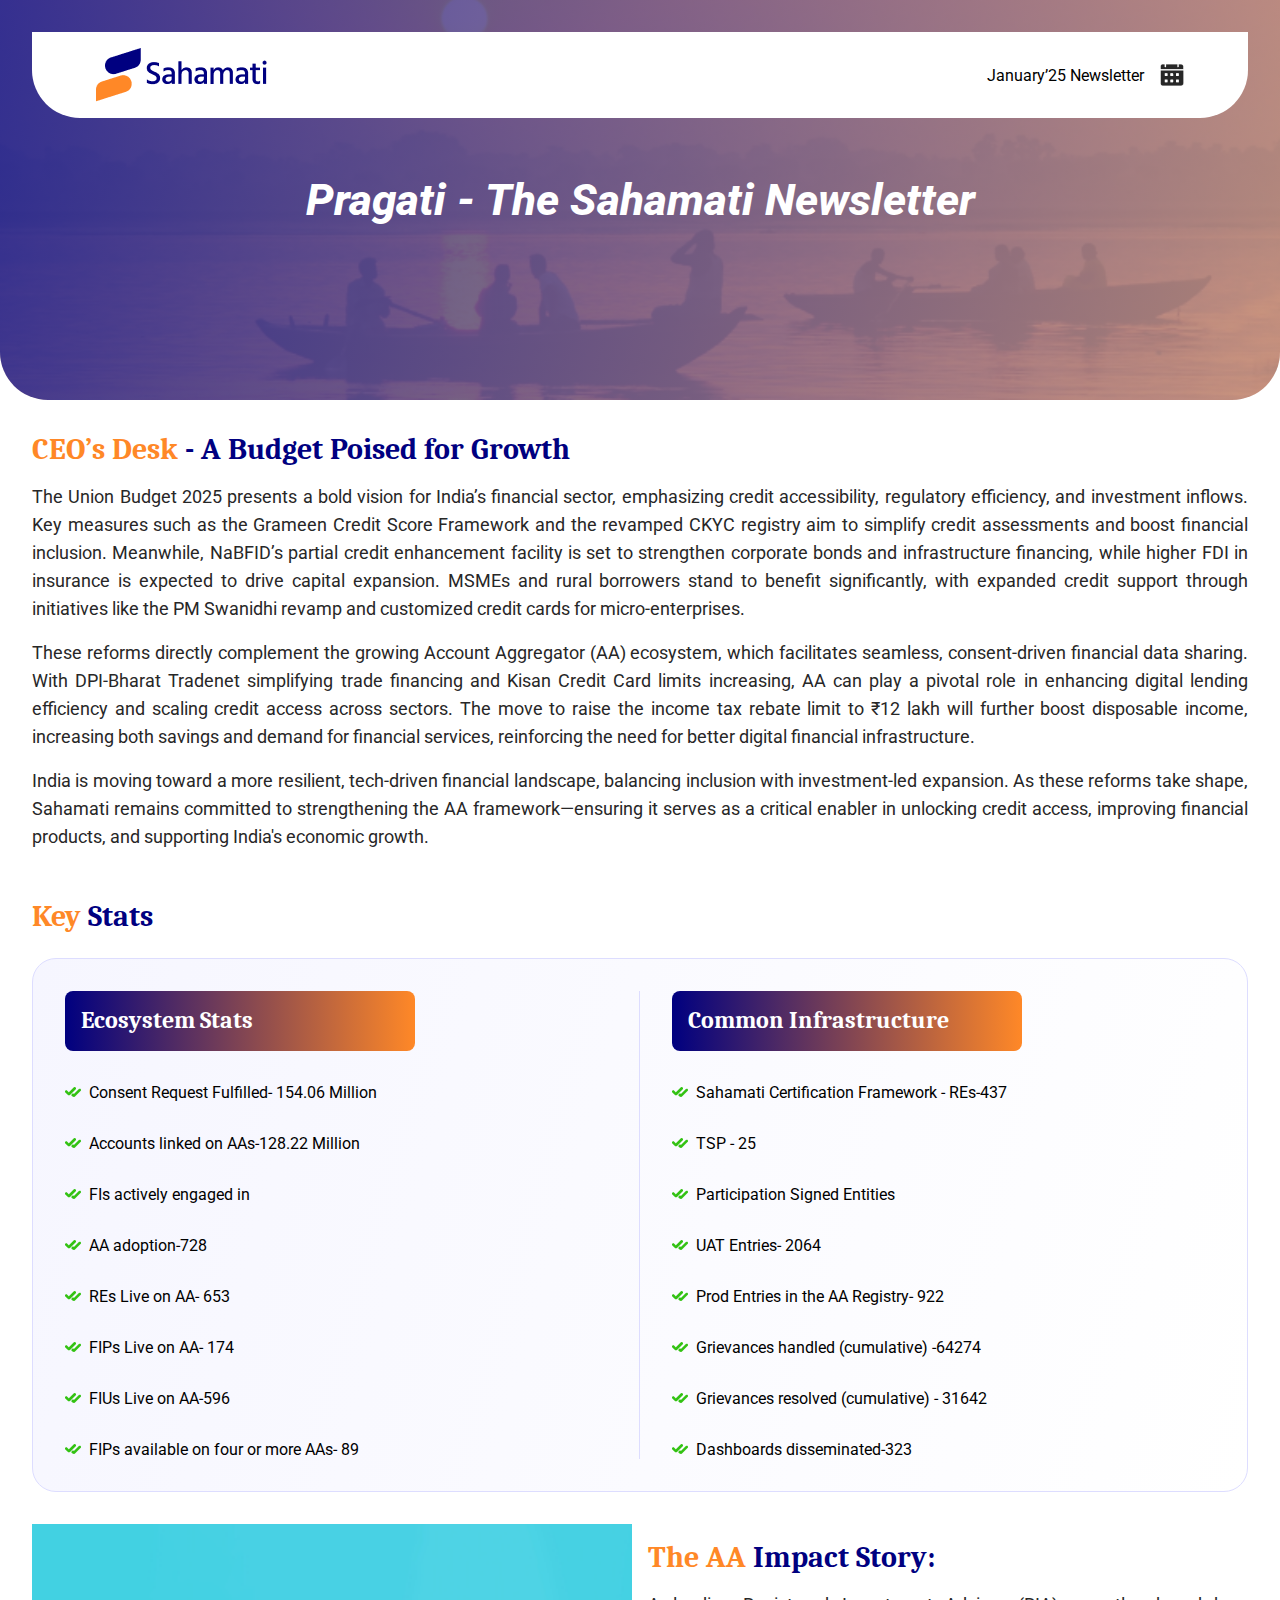
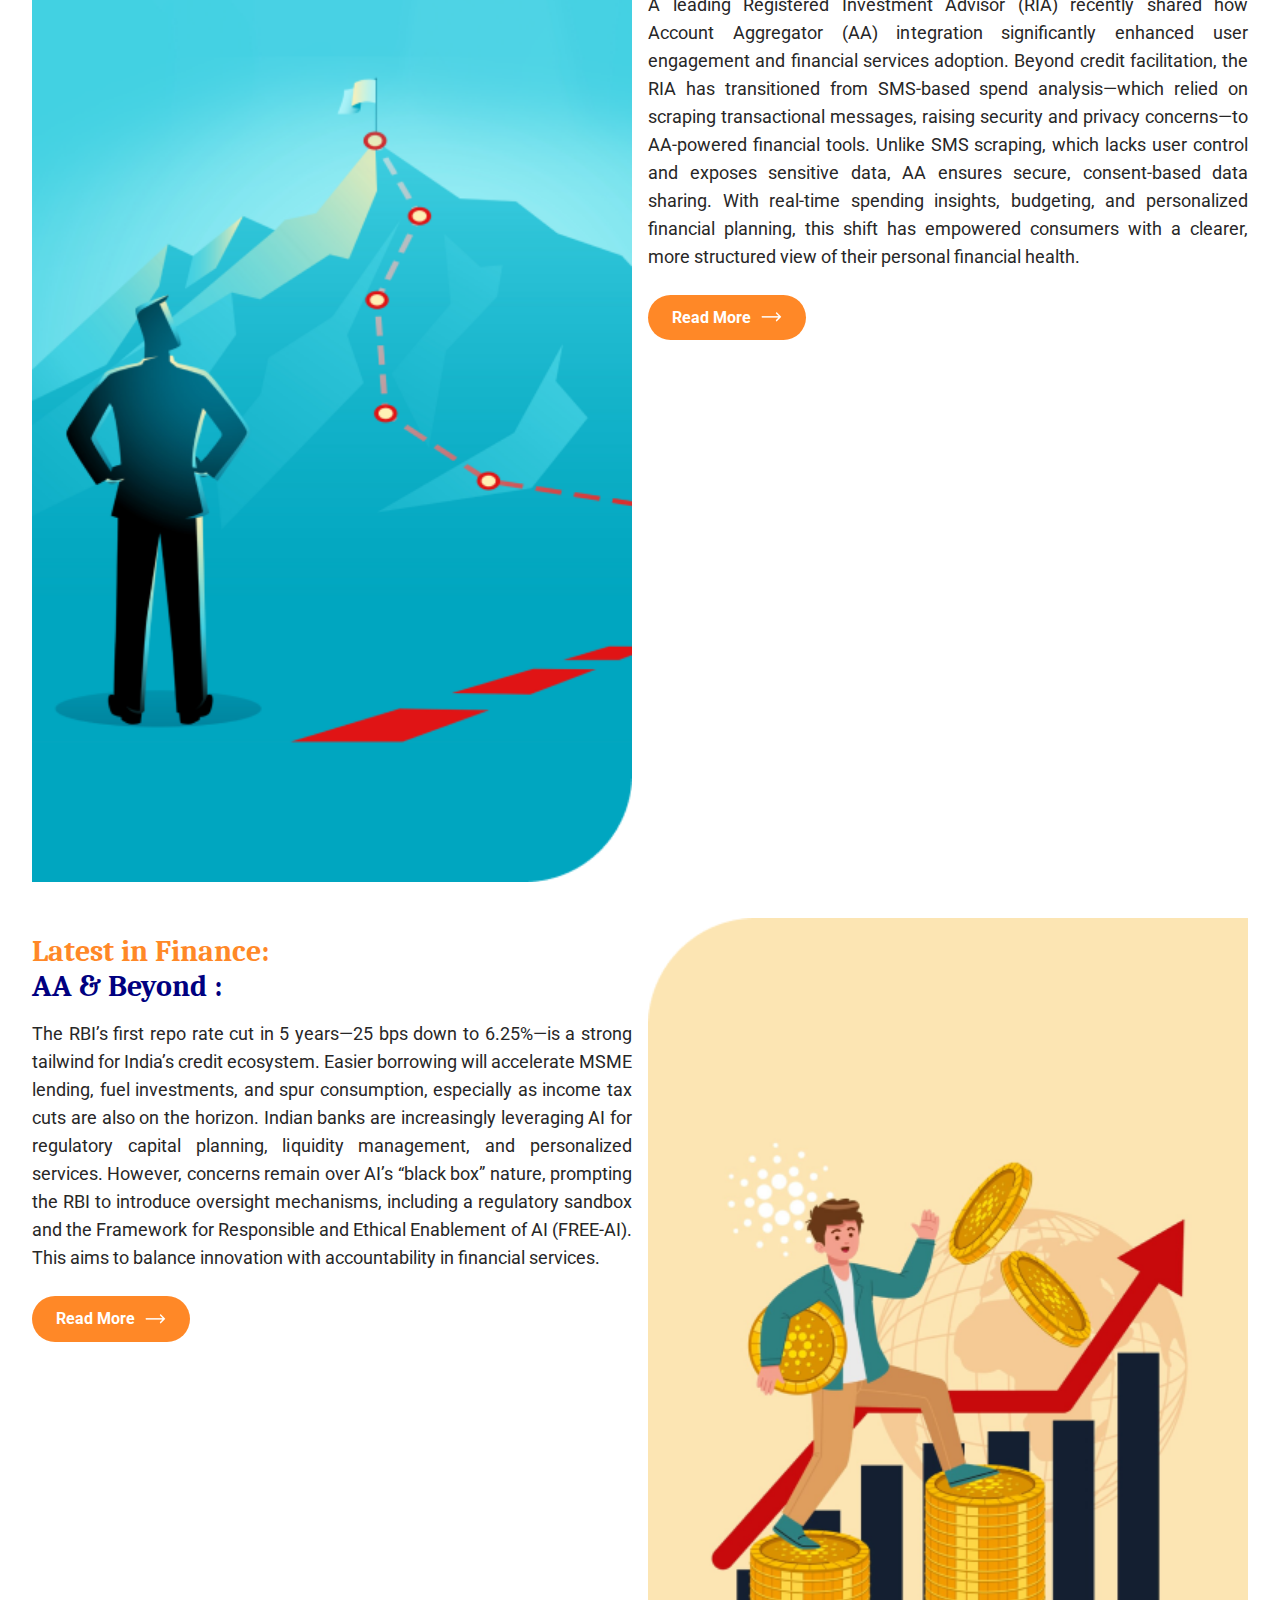
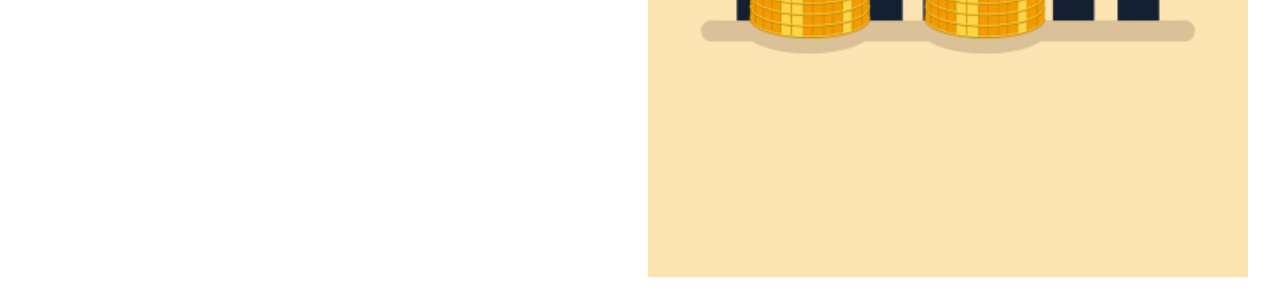
==== index.html @ 502f7eb6 "code added" ====
<!DOCTYPE html>
<html lang="en">

<head>
    <meta charset="UTF-8">
    <meta name="viewport" content="width=device-width, initial-scale=1.0">
    <title>Pragati - The Sahamati Newsletter</title>
    <link rel="stylesheet" href="style.css">
</head>

<body>
    <main>
        <header class="navbar">
            <nav class="nav">
                <div class="nav-item">
                    <img src="./img/logo.png" alt="logo">
                    <div class="nav-date">
                        <p>January’25 Newsletter <img src="./img/calender.png" alt="Newsletter"></p>
                    </div>
                </div>
            </nav>
            <h3 class="heading">Pragati - The Sahamati Newsletter</h3>

        </header>

        <section class="content">
            <div class="content-item">
                <h2><span class="mark">CEO’s Desk</span> - A Budget Poised for Growth</h2>
                <p>The Union Budget 2025 presents a bold vision for India’s financial sector, emphasizing credit
                    accessibility, regulatory efficiency, and investment inflows. Key measures such as the Grameen
                    Credit Score Framework and the revamped CKYC registry aim to simplify credit assessments and boost
                    financial inclusion. Meanwhile, NaBFID’s partial credit enhancement facility is set to strengthen
                    corporate bonds and infrastructure financing, while higher FDI in insurance is expected to drive
                    capital expansion. MSMEs and rural borrowers stand to benefit significantly, with expanded credit
                    support through initiatives like the PM Swanidhi revamp and customized credit cards for
                    micro-enterprises.</p>
                <p>These reforms directly complement the growing Account Aggregator (AA) ecosystem, which facilitates
                    seamless, consent-driven financial data sharing. With DPI-Bharat Tradenet simplifying trade
                    financing and Kisan Credit Card limits increasing, AA can play a pivotal role in enhancing digital
                    lending efficiency and scaling credit access across sectors. The move to raise the income tax rebate
                    limit to ₹12 lakh will further boost disposable income, increasing both savings and demand for
                    financial services, reinforcing the need for better digital financial infrastructure.</p>
                <p>India is moving toward a more resilient, tech-driven financial landscape, balancing inclusion with
                    investment-led expansion. As these reforms take shape, Sahamati remains committed to strengthening
                    the AA framework—ensuring it serves as a critical enabler in unlocking credit access, improving
                    financial products, and supporting India's economic growth.</p>
            </div>
            <div class="content-item">
                <h2><span class="mark">Key</span> Stats</h2>
                <div class="row">
                    <div class="col-6 border">
                        <div class="grident-heading">
                            <h4>Ecosystem Stats</h4>
                        </div>
                        <ul>
                            <li>Consent Request Fulfilled- 154.06 Million</li>
                            <li>Accounts linked on AAs-128.22 Million</li>
                            <li>FIs actively engaged in </li>
                            <li>AA adoption-728</li>
                            <li>REs Live on AA- 653</li>
                            <li>FIPs Live on AA- 174</li>
                            <li>FIUs Live on AA-596</li>
                            <li>FIPs available on four or more AAs- 89</li>
                        </ul>
                    </div>

                    <div class="col-6 pad">
                        <div class="grident-heading">
                            <h4>Common Infrastructure</h4>
                        </div>
                        <ul>
                            <li>Sahamati Certification Framework - REs-437</li>
                            <li>TSP - 25</li>
                            <li>Participation Signed Entities</li>
                            <li>UAT Entries- 2064</li>
                            <li>Prod Entries in the AA Registry- 922</li>
                            <li>Grievances handled (cumulative) -64274</li>
                            <li>Grievances resolved (cumulative) - 31642</li>
                            <li>Dashboards disseminated-323</li>
                        </ul>
                    </div>
                </div>

            </div>

            <div class="content-item impact-section">
                <div class="left">
                    <img src="./img/impact-story.png" alt="">
                </div>
                <div class="right">
                    <h2><span class="mark">The AA</span> Impact Story:</h2>
                    <p>A leading Registered Investment Advisor (RIA) recently shared how Account Aggregator (AA)
                        integration significantly enhanced user engagement and financial services adoption. Beyond
                        credit facilitation, the RIA has transitioned from SMS-based spend analysis—which relied on
                        scraping transactional messages, raising security and privacy concerns—to AA-powered financial
                        tools. Unlike SMS scraping, which lacks user control and exposes sensitive data, AA ensures
                        secure, consent-based data sharing. With real-time spending insights, budgeting, and
                        personalized financial planning, this shift has empowered consumers with a clearer, more
                        structured view of their personal financial health.
                    </p>
                    <button class="btn">Read More <img src="./img/arrow-btn.png" alt="arrow-btn"></button>
                </div>
            </div>
            <div class="content-item impact-section">
                <div class="right">
                    <h2><span class="mark">Latest in Finance:</span> <br> AA & Beyond :</h2>
                    <p>The RBI’s first repo rate cut in 5 years—25 bps down to 6.25%—is a strong tailwind for India’s
                        credit ecosystem. Easier borrowing will accelerate MSME lending, fuel investments, and spur
                        consumption, especially as income tax cuts are also on the horizon.
                        Indian banks are increasingly leveraging AI for regulatory capital planning, liquidity
                        management, and personalized services. However, concerns remain over AI’s “black box” nature,
                        prompting the RBI to introduce oversight mechanisms, including a regulatory sandbox and the
                        Framework for Responsible and Ethical Enablement of AI (FREE-AI). This aims to balance
                        innovation with accountability in financial services.
                    </p>
                    <button class="btn">Read More <img src="./img/arrow-btn.png" alt="arrow-btn"></button>
                </div>
                <div class="left">
                    <img src="./img/Finance.png" alt="Finance">
                </div>
            </div>

            <div class=""></div>
        </section>
    </main>

</body>

</html>
---- style.css ----
@import url('https://fonts.googleapis.com/css2?family=Caladea:ital,wght@0,400;0,700;1,400;1,700&family=Roboto:ital,wght@0,100..900;1,100..900&display=swap');
* {
    margin: 0;
    padding: 0;
    box-sizing: border-box;
    font-family: "Roboto", sans-serif;
}
html, body {
    width: 100%;
    height: 100%;
}
main {
    width: 100%;
    height: 100%;
}
.navbar {
    width: 100%;
    height: 400px;
    background-image: url(./img/header-bg.png);
    background-repeat: no-repeat;
    background-position: bottom center;
    background-size: cover;
    border-radius: 0px 0px 48px 48px;
    position: relative;
    text-align: center;
}
.nav {
    width: 100%;
    height: 400px;
    background: linear-gradient(104.88deg, #000080c6 0%, #ff89277a 130.26%);
    padding: 2rem;
    border-radius: 0px 0px 48px 48px;
}
.nav-item {
    width: 100%;
    display: flex;
    align-items: center;
    justify-content: space-between;
    padding-left: 4rem;
    padding-right: 4rem;
    padding-top: 1rem;
    padding-bottom: 1rem;
    background-color: #fff;
    border-radius: 0px 0px 48px 48px;

}
.nav-date p {
    display: flex;
    align-items: center; 
    gap: 1rem;  
}
.navbar h3 {
    width: 100%;
    font-size: 2.75rem;
    font-weight: 800;
    font-style: italic;
    position: absolute;
    top: 50%;
    left: 50%;
    transform: translate(-50%, -50%);
    color: #fff;
}

/* content section */

.content {
    width: 100%;
    height: 100%; 
}
.content .content-item {
    padding: 1rem 2rem;
}
.content .content-item h2 {
    padding-top: 1rem;
    color: #000080;
    font-size: 30px;
    font-weight: 800;
    font-family: "Caladea", serif;
}
.mark {
    color: #FF8827;
    font-size: 30px;
    font-weight: 800;
    font-family: "Caladea", serif;
}

.content .content-item p {
    color: #272727;
    font-size: 18px;
    font-weight: 400;
    text-align: justify;
    padding-top: 1rem;
    line-height: 28px;
    letter-spacing: 0;
}


/* key stats section */

.row {
    width: 100%;
    background: linear-gradient(105.86deg, #F6F6FF 0%, rgba(246, 246, 255, 0) 100%);
    border: 1px solid #DDDDFF;
    border-radius: 24px;
    padding: 2rem;
    margin-top: 1.5rem;
    display: flex;
    align-items: center;
    justify-content: space-between;
    position: relative;
}
.row .col-6 {
    width: 50%;
}
.pad {
    padding-left: 2rem;
}

.border {
    display: block;
    width: 2%;
    height: 100%;
    border-right: 1px solid #DDDDFF;
}
.grident-heading {
    background: linear-gradient(90deg, #000080 0%, #FF8827 100%);
    padding: 1rem 4rem 1rem 1rem;
    border-radius: 8px;
    max-width: 350px;
}
.row .col-6 ul {
    list-style: none;
    margin-top: 2rem;
    display: flex;
    flex-direction: column;
    gap: 2rem;
}
.row .col-6 ul li {
    background: url('./img/list-icon.png') no-repeat left center;
    padding-left: 24px;
    background-size: 16px;
    padding-left: 24px;
}

.grident-heading h4 {
    font-family: "Caladea", serif;
    font-weight: 700;
    font-size: 24px;
    line-height: 27.6px;
    letter-spacing: 0%;
    color: #fff;

}

.impact-section {
    display: flex;
    align-items: flex-start;
    gap: 1rem;
}
.content-item .left,
.content-item .right  {
    width: 50%;
    height: 100%;
}
.content-item .left img {
    width: 100%;
    height: 100%;
}

.content-item .right .btn {
    border-radius: 36px;
    padding: 13.33px 24px;
    background: #FF8827;
    border: none;
    color: #fff;
    margin-top: 1.5rem;
    font-weight: 700;
    display: flex;
    align-items: center;
    justify-content: center;
    gap: 10px;
    font-size: 16px;
}
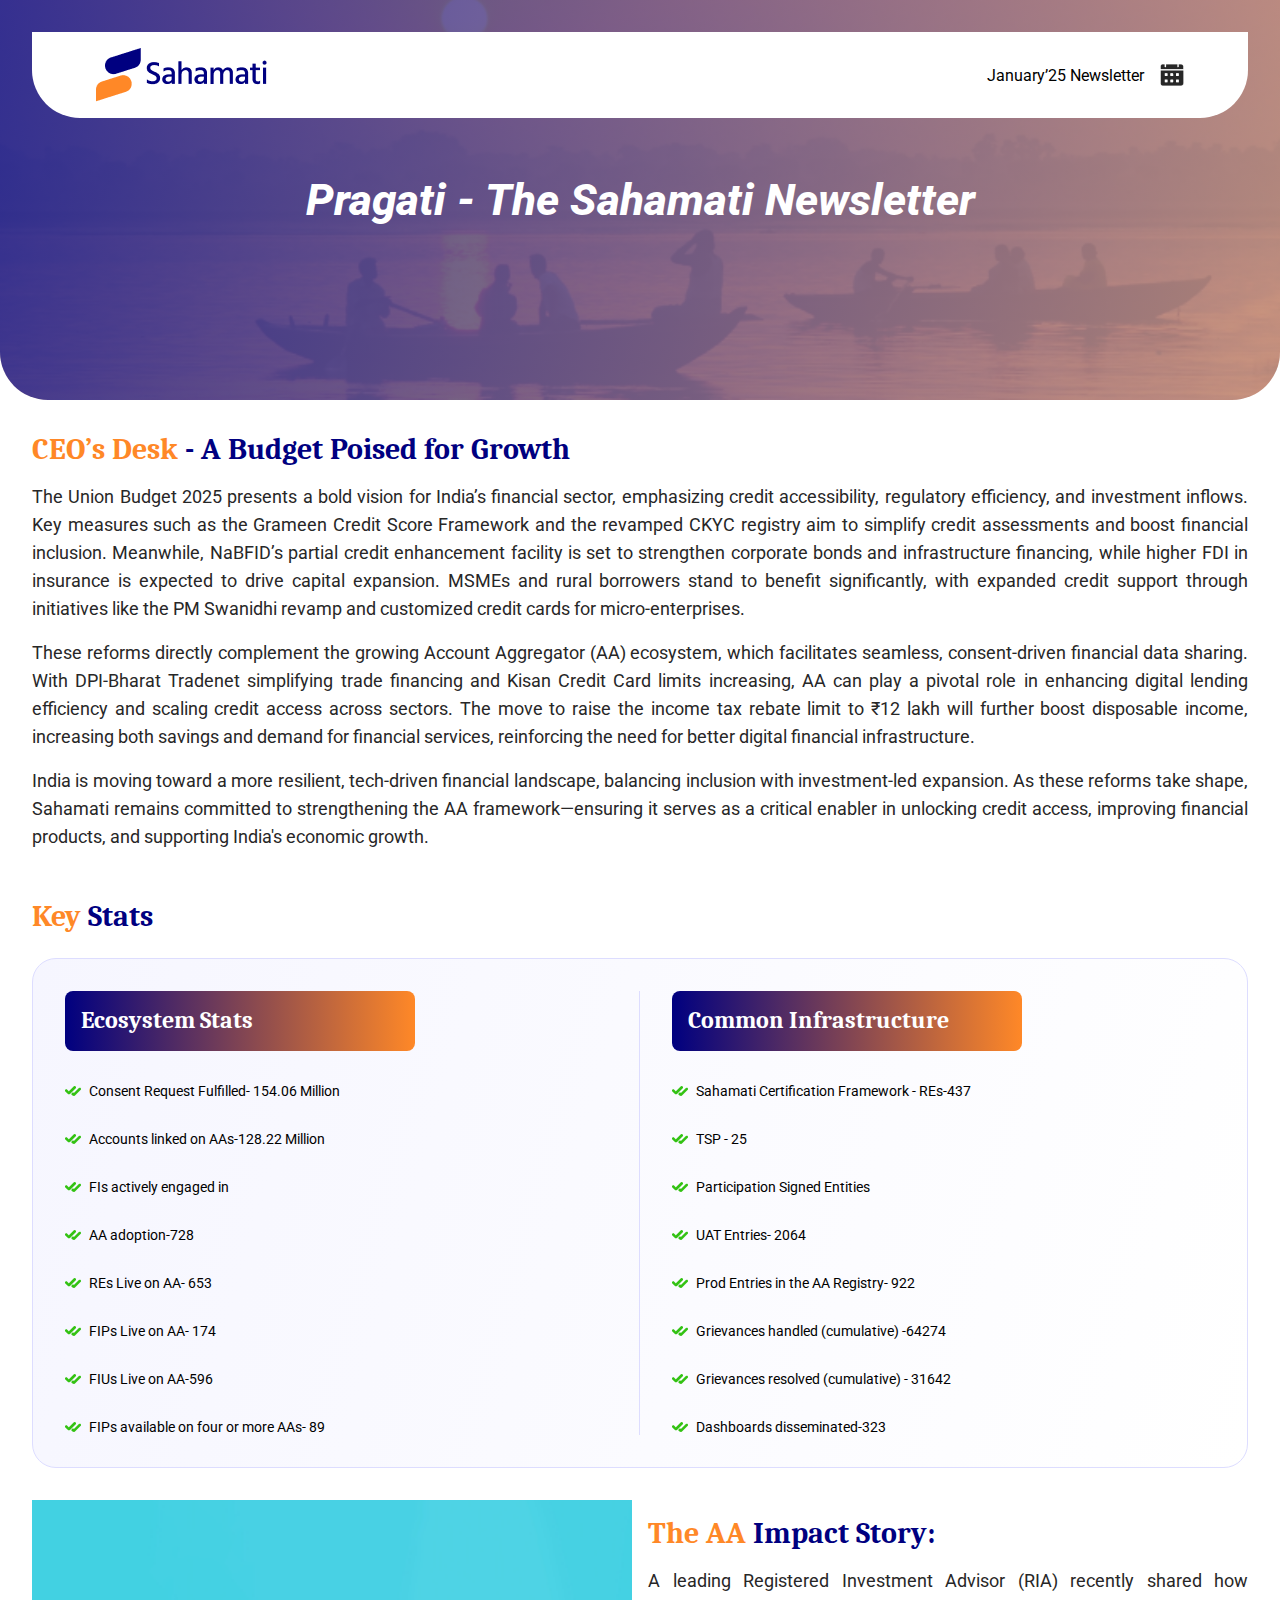
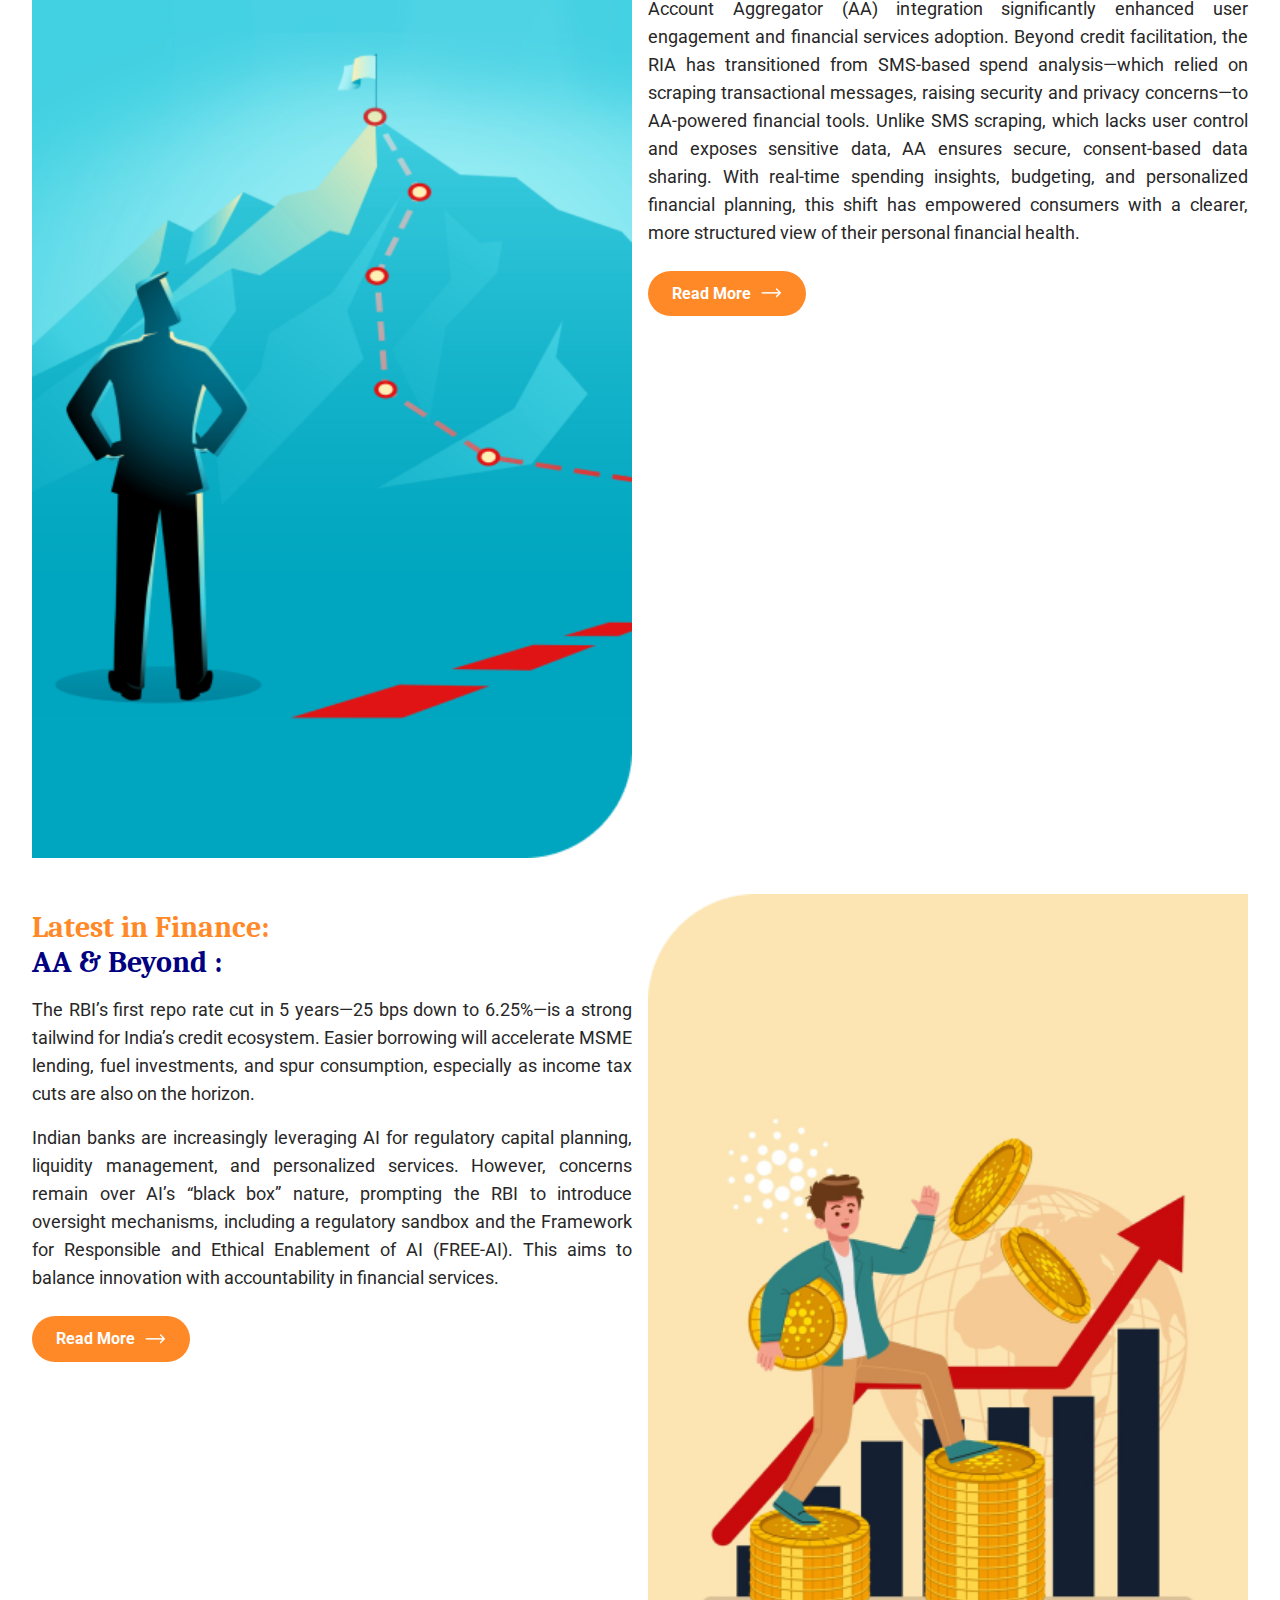
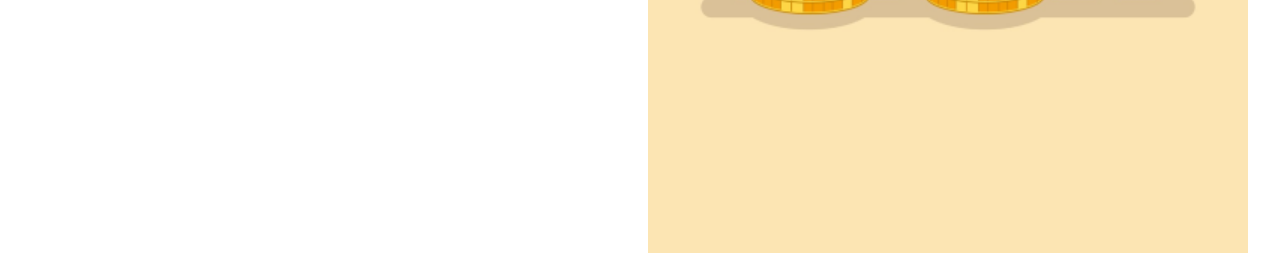
==== commit 12a65b17: "code adde d" ====
--- a/index.html
+++ b/index.html
@@ -106,8 +106,8 @@
                     <h2><span class="mark">Latest in Finance:</span> <br> AA & Beyond :</h2>
                     <p>The RBI’s first repo rate cut in 5 years—25 bps down to 6.25%—is a strong tailwind for India’s
                         credit ecosystem. Easier borrowing will accelerate MSME lending, fuel investments, and spur
-                        consumption, especially as income tax cuts are also on the horizon.
-                        Indian banks are increasingly leveraging AI for regulatory capital planning, liquidity
+                        consumption, especially as income tax cuts are also on the horizon.</p>
+                    <p>Indian banks are increasingly leveraging AI for regulatory capital planning, liquidity
                         management, and personalized services. However, concerns remain over AI’s “black box” nature,
                         prompting the RBI to introduce oversight mechanisms, including a regulatory sandbox and the
                         Framework for Responsible and Ethical Enablement of AI (FREE-AI). This aims to balance
--- a/style.css
+++ b/style.css
@@ -124,7 +124,7 @@
 }
 .grident-heading {
     background: linear-gradient(90deg, #000080 0%, #FF8827 100%);
-    padding: 1rem 4rem 1rem 1rem;
+    padding: 1rem 3rem 1rem 1rem;
     border-radius: 8px;
     max-width: 350px;
 }
@@ -140,6 +140,7 @@
     padding-left: 24px;
     background-size: 16px;
     padding-left: 24px;
+    font-size: 14px;
 }
 
 .grident-heading h4 {
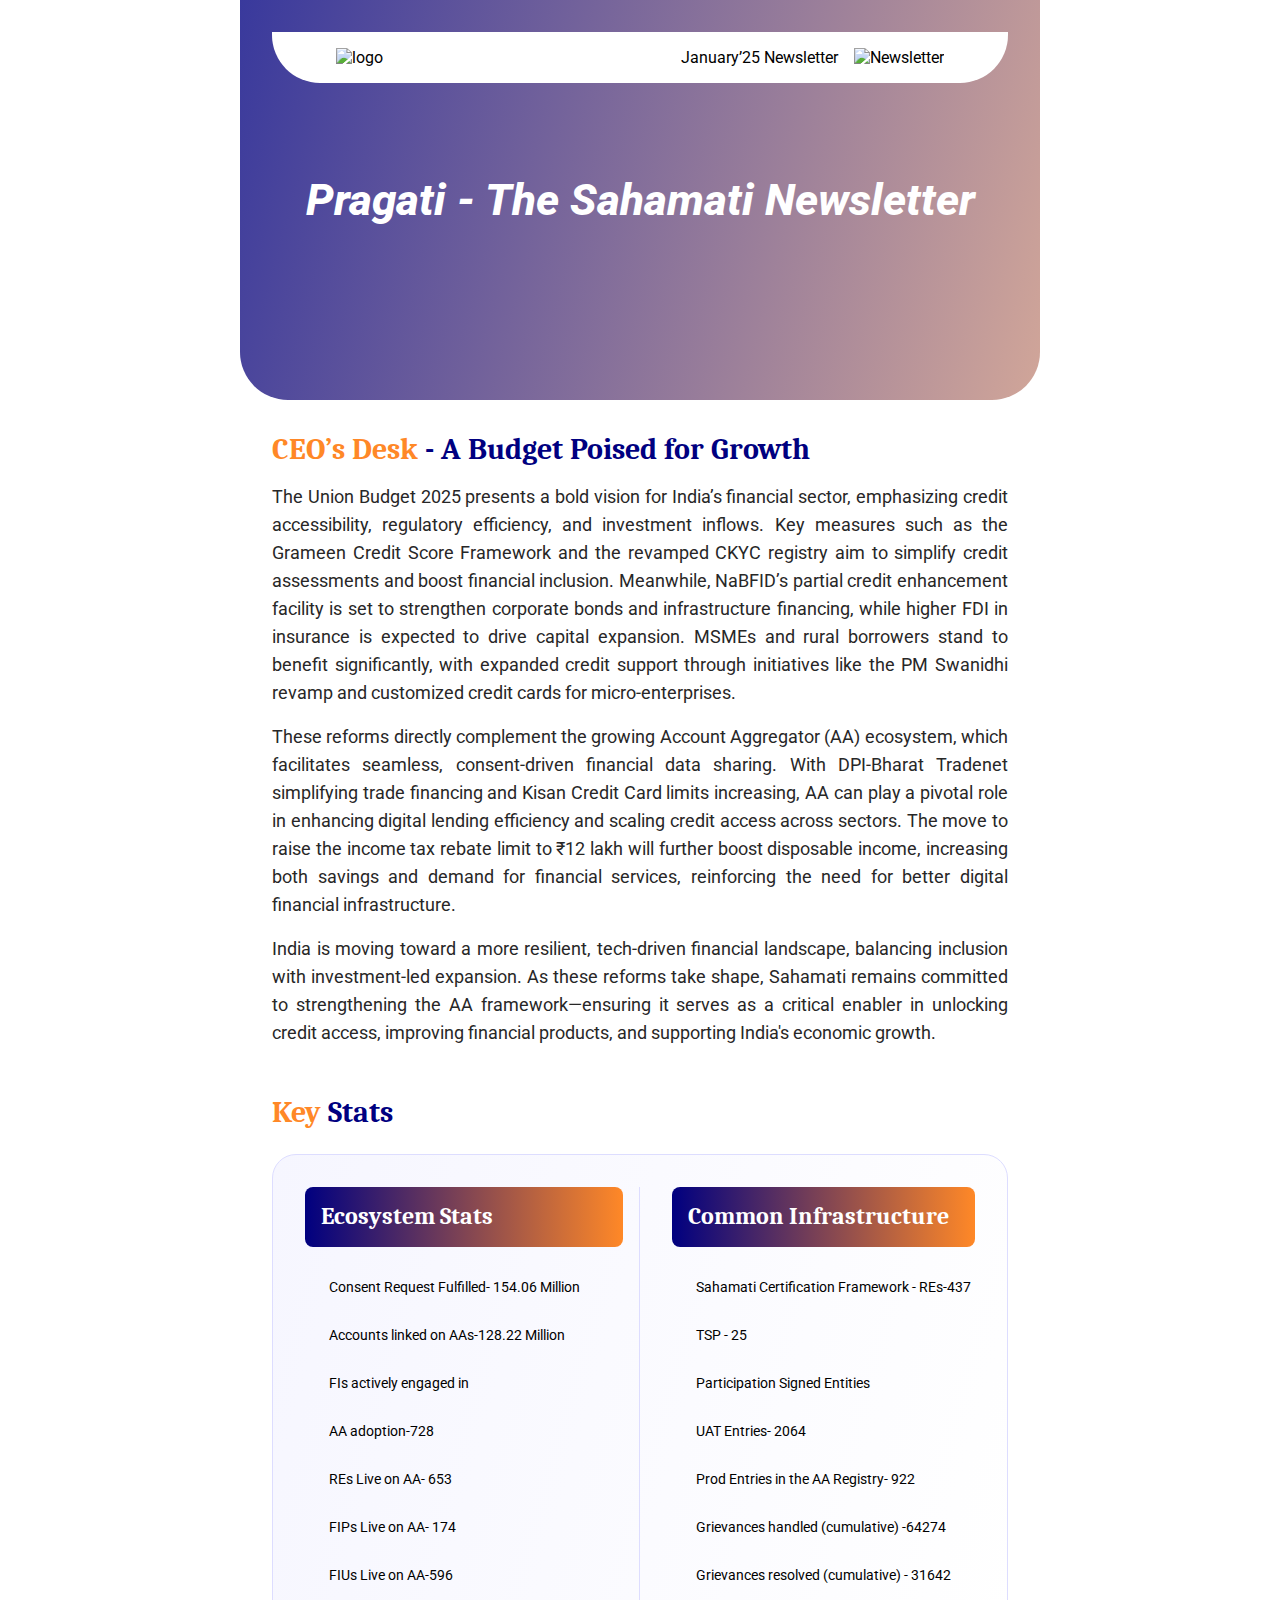
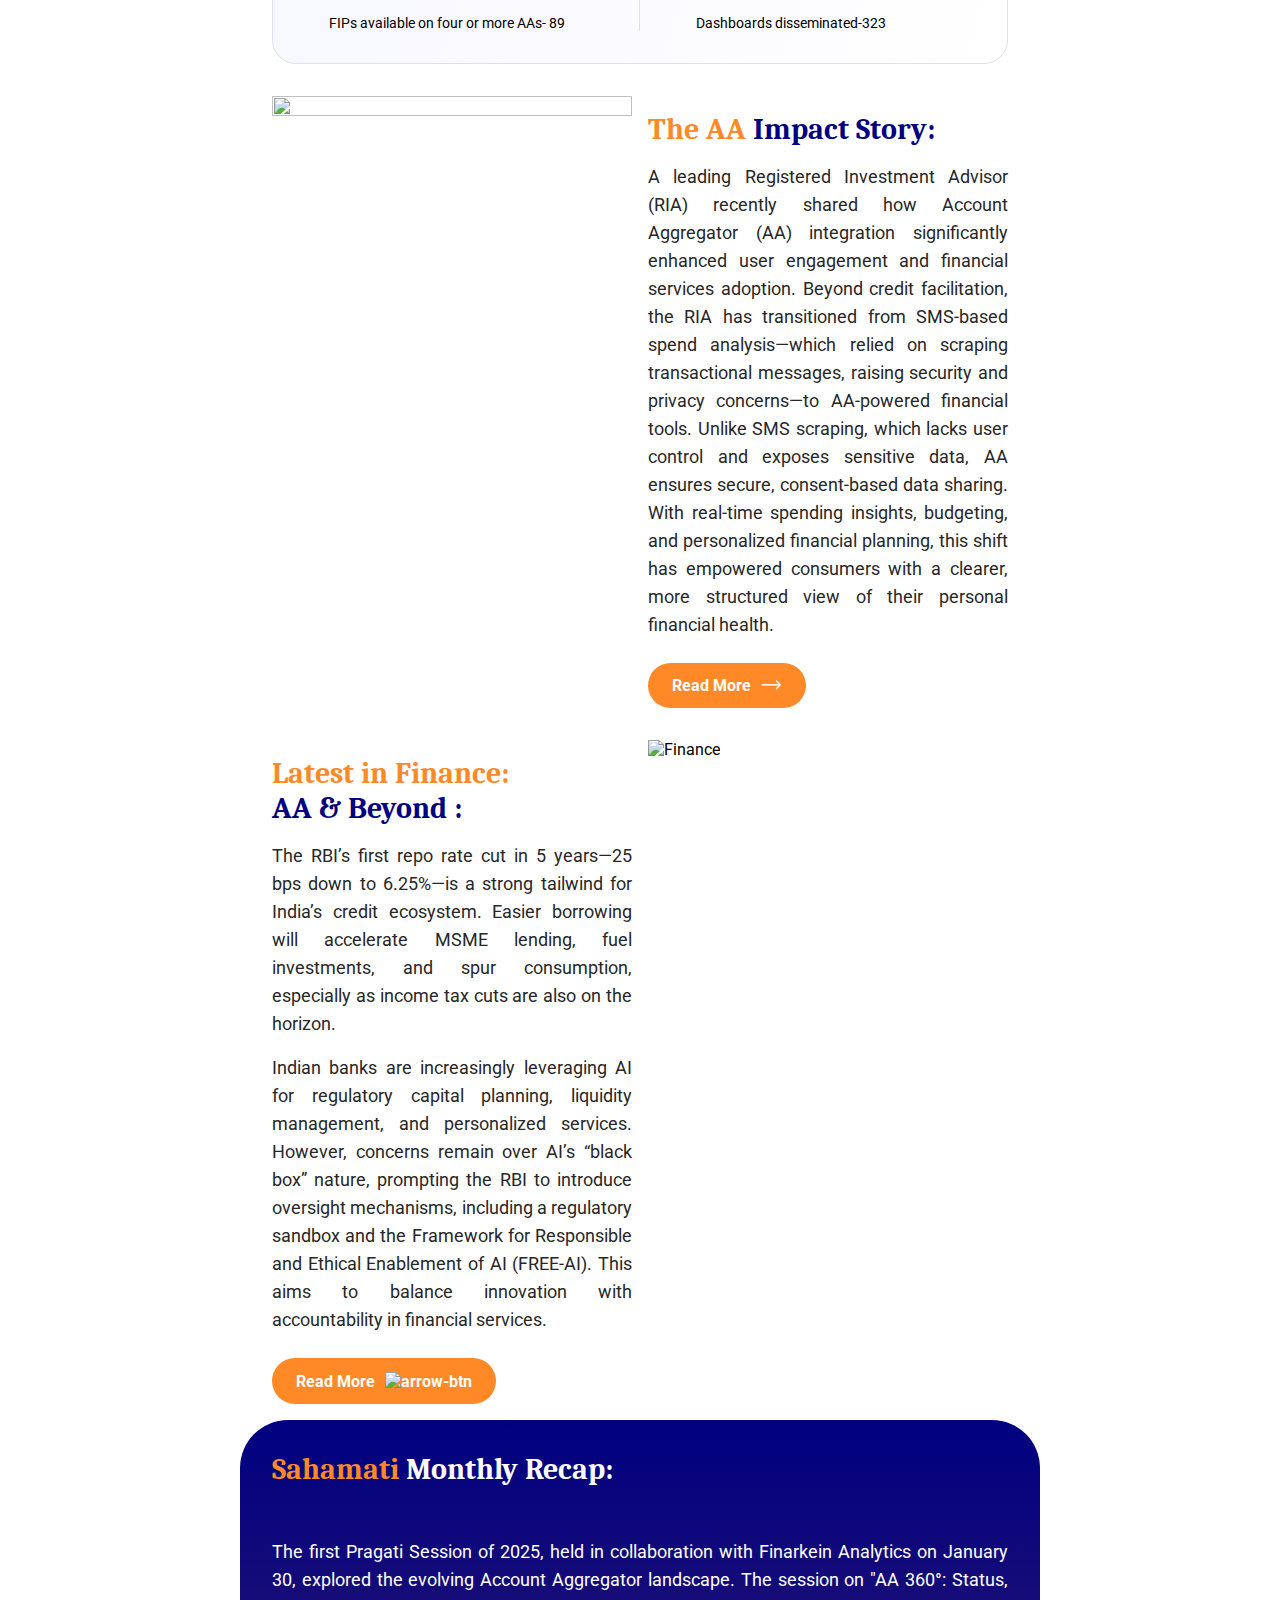
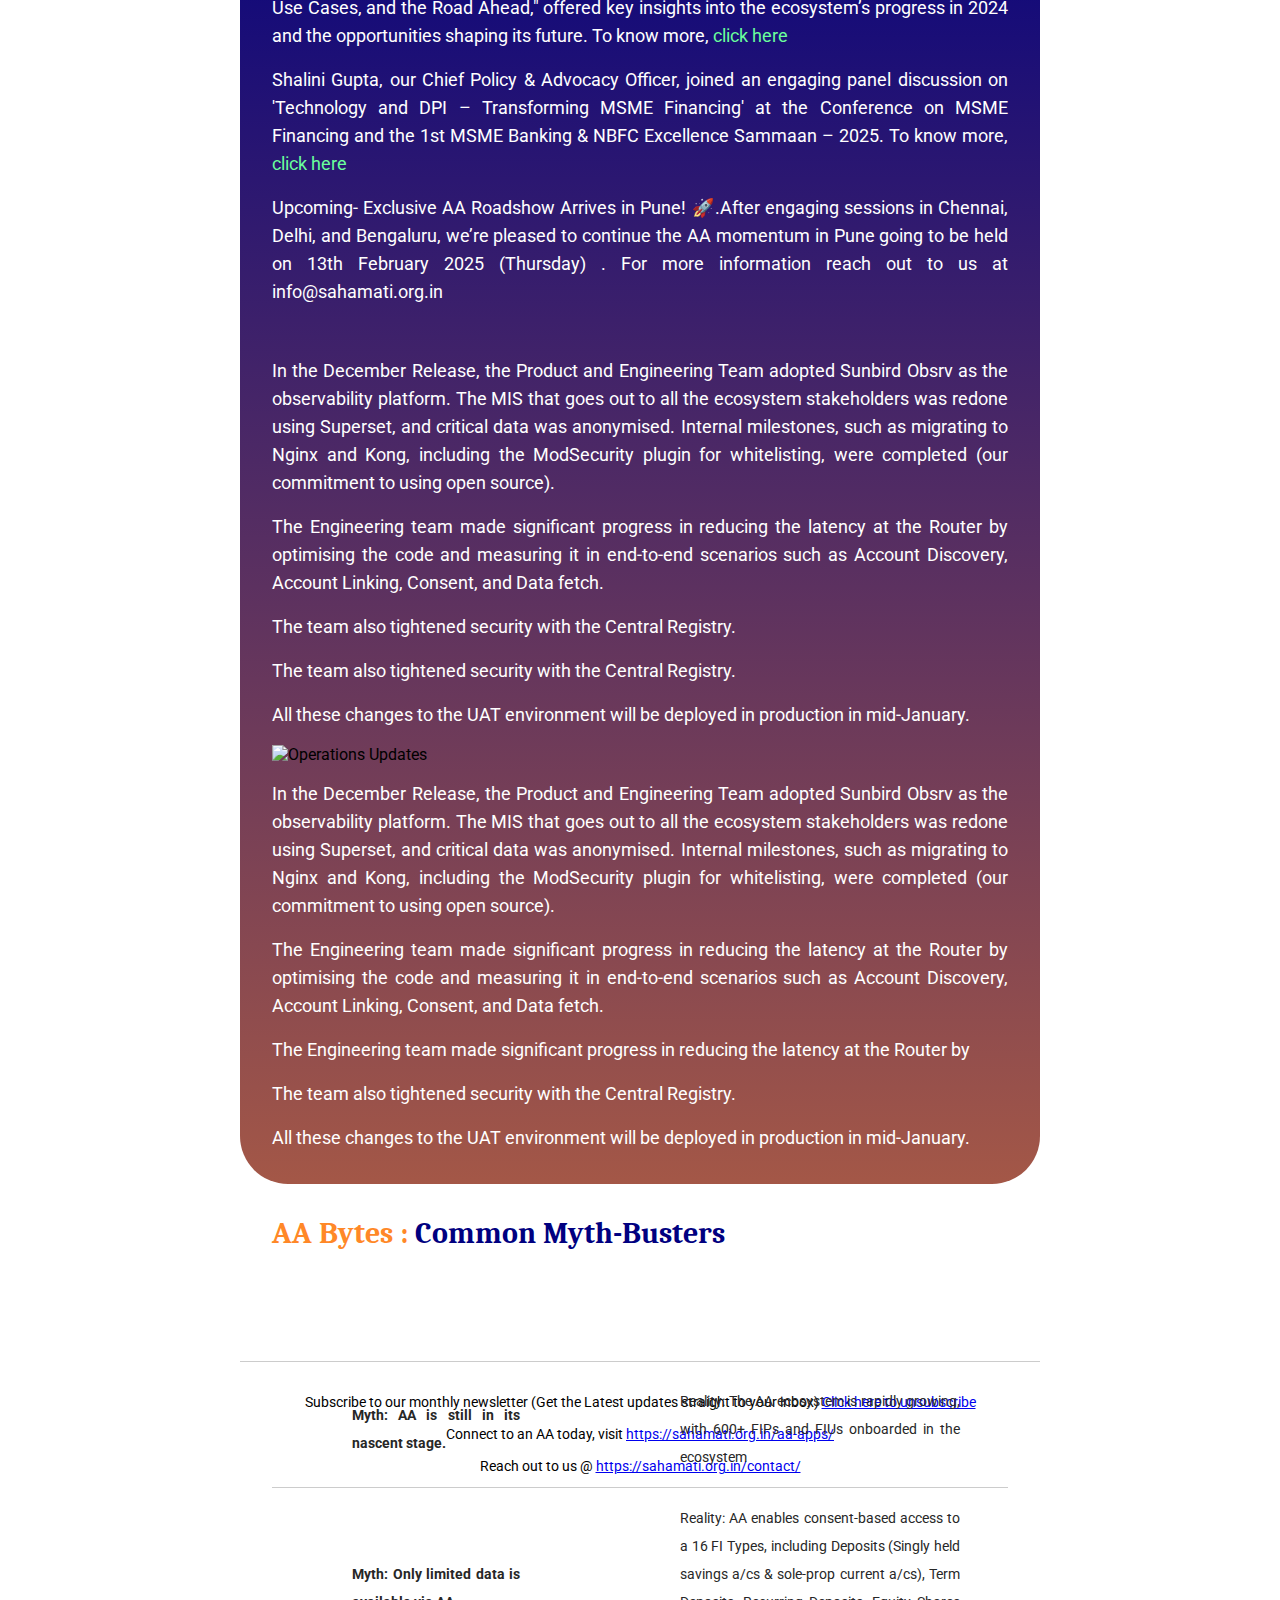
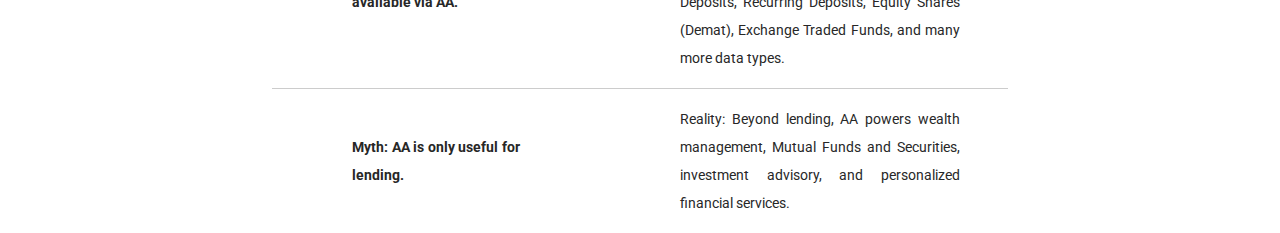
==== commit 7a1c2436: "all code added final with Images" ====
--- a/index.html
+++ b/index.html
@@ -6,6 +6,224 @@
     <meta name="viewport" content="width=device-width, initial-scale=1.0">
     <title>Pragati - The Sahamati Newsletter</title>
     <link rel="stylesheet" href="style.css">
+    <style>
+        @import url('https://fonts.googleapis.com/css2?family=Caladea:ital,wght@0,400;0,700;1,400;1,700&family=Roboto:ital,wght@0,100..900;1,100..900&display=swap');
+
+        * {
+            margin: 0;
+            padding: 0;
+            box-sizing: border-box;
+            font-family: "Roboto", sans-serif;
+        }
+
+        html,
+        body {
+            width: 100%;
+            height: 100%;
+        }
+
+        main {
+            width: 100%;
+            height: 100%;
+            max-width: 800px;
+            margin-left: auto;
+            margin-right: auto;
+        }
+
+        .navbar {
+            width: 100%;
+            height: 400px;
+            background-image: url(https://sahamati.org.in/wp-content/uploads/2025/03/image.png);
+            background-repeat: no-repeat;
+            background-position: bottom center;
+            background-size: cover;
+            border-radius: 0px 0px 48px 48px;
+            position: relative;
+            text-align: center;
+        }
+
+        .nav {
+            width: 100%;
+            height: 400px;
+            padding: 2rem;
+            border-radius: 0px 0px 48px 48px;
+        }
+
+        .nav-item {
+            width: 100%;
+            display: flex;
+            align-items: center;
+            justify-content: space-between;
+            padding-left: 4rem;
+            padding-right: 4rem;
+            padding-top: 1rem;
+            padding-bottom: 1rem;
+            background-color: #fff;
+            border-radius: 0px 0px 48px 48px;
+
+        }
+
+        .nav-date p {
+            display: flex;
+            align-items: center;
+            gap: 1rem;
+        }
+
+        .navbar h3 {
+            width: 100%;
+            font-size: 2.75rem;
+            font-weight: 800;
+            font-style: italic;
+            position: absolute;
+            top: 50%;
+            left: 50%;
+            transform: translate(-50%, -50%);
+            color: #fff;
+        }
+
+        /* content section */
+
+        .content {
+            width: 100%;
+            height: 100%;
+        }
+
+        .content .content-item {
+            padding: 1rem 2rem;
+        }
+
+        .content .content-item h2 {
+            padding-top: 1rem;
+            color: #000080;
+            font-size: 30px;
+            font-weight: 800;
+            font-family: "Caladea", serif;
+        }
+
+        .mark {
+            color: #FF8827;
+            font-size: 30px;
+            font-weight: 800;
+            font-family: "Caladea", serif;
+        }
+
+        .content .content-item p {
+            color: #272727;
+            font-size: 18px;
+            font-weight: 400;
+            text-align: justify;
+            padding-top: 1rem;
+            line-height: 28px;
+            letter-spacing: 0;
+        }
+
+
+        /* key stats section */
+
+        .row {
+            width: 100%;
+            background: linear-gradient(105.86deg, #F6F6FF 0%, rgba(246, 246, 255, 0) 100%);
+            border: 1px solid #DDDDFF;
+            border-radius: 24px;
+            padding: 2rem;
+            margin-top: 1.5rem;
+            display: flex;
+            align-items: center;
+            justify-content: space-between;
+            position: relative;
+        }
+
+        .row .col-6 {
+            width: 50%;
+        }
+
+        .pad {
+            padding-left: 2rem;
+        }
+
+        .border {
+            display: block;
+            width: 2%;
+            height: 100%;
+            border-right: 1px solid #DDDDFF;
+            padding-right: 1rem;
+        }
+
+        .grident-heading {
+            background: linear-gradient(90deg, #000080 0%, #FF8827 100%);
+            padding: 1rem;
+            border-radius: 8px;
+            max-width: 350px;
+        }
+
+        .row .col-6 ul {
+            list-style: none;
+            margin-top: 2rem;
+            display: flex;
+            flex-direction: column;
+            gap: 2rem;
+        }
+
+        .row .col-6 ul li {
+            background: url('https://sahamati.org.in/wp-content/uploads/2025/03/list-icon.png') no-repeat left center;
+            padding-left: 24px;
+            background-size: 16px;
+            padding-left: 24px;
+            font-size: 14px;
+        }
+
+        .grident-heading h4 {
+            font-family: "Caladea", serif;
+            font-weight: 700;
+            font-size: 24px;
+            line-height: 27.6px;
+            letter-spacing: 0%;
+            color: #fff;
+
+        }
+
+        .impact-section {
+            display: flex;
+            align-items: flex-start;
+            gap: 1rem;
+        }
+
+        .content-item .left,
+        .content-item .right {
+            width: 50%;
+            height: 100%;
+        }
+
+        .content-item .left img {
+            width: 100%;
+            height: 100%;
+        }
+
+        .content-item .right .btn {
+            border-radius: 36px;
+            padding: 13.33px 24px;
+            background: #FF8827;
+            border: none;
+            color: #fff;
+            margin-top: 1.5rem;
+            font-weight: 700;
+            display: flex;
+            align-items: center;
+            justify-content: center;
+            gap: 10px;
+            font-size: 16px;
+        }
+
+        .grident-background {
+            background: linear-gradient(180deg, #000080 0%, #FF8827 155.85%);
+            border-radius: 48px;
+        }
+
+        .myths {
+            position: absolute;
+            top: 120px;
+        }
+    </style>
 </head>
 
 <body>
@@ -13,9 +231,11 @@
         <header class="navbar">
             <nav class="nav">
                 <div class="nav-item">
-                    <img src="./img/logo.png" alt="logo">
+                    <img src="https://sahamati.org.in/wp-content/uploads/2025/03/logo.png" alt="logo">
                     <div class="nav-date">
-                        <p>January’25 Newsletter <img src="./img/calender.png" alt="Newsletter"></p>
+                        <p>January’25 Newsletter <img
+                                src="https://sahamati.org.in/wp-content/uploads/2025/03/calender.png" alt="Newsletter">
+                        </p>
                     </div>
                 </div>
             </nav>
@@ -85,7 +305,7 @@
 
             <div class="content-item impact-section">
                 <div class="left">
-                    <img src="./img/impact-story.png" alt="">
+                    <img src="https://sahamati.org.in/wp-content/uploads/2025/03/impact-story.png" alt="">
                 </div>
                 <div class="right">
                     <h2><span class="mark">The AA</span> Impact Story:</h2>
@@ -113,15 +333,151 @@
                         Framework for Responsible and Ethical Enablement of AI (FREE-AI). This aims to balance
                         innovation with accountability in financial services.
                     </p>
-                    <button class="btn">Read More <img src="./img/arrow-btn.png" alt="arrow-btn"></button>
+                    <button class="btn">Read More <img
+                            src="https://sahamati.org.in/wp-content/uploads/2025/03/arrow-btn.png"
+                            alt="arrow-btn"></button>
                 </div>
                 <div class="left">
-                    <img src="./img/Finance.png" alt="Finance">
-                </div>
-            </div>
-
-            <div class=""></div>
+                    <img src="https://sahamati.org.in/wp-content/uploads/2025/03/Finance.png" alt="Finance">
+                </div>
+            </div>
+
+            <div class="content-item grident-background">
+                <h2 style="color: white;"><span class="mark">Sahamati </span> Monthly Recap:</h2>
+                <div style="padding-top: 1rem;">
+                    <img src="https://sahamati.org.in/wp-content/uploads/2025/03/Advocacy-Updates.png" alt="">
+
+                    <p style="color: #fff;">The first Pragati Session of 2025, held in collaboration with Finarkein
+                        Analytics on January 30,
+                        explored the evolving Account Aggregator landscape. The session on "AA 360°: Status, Use Cases,
+                        and the Road Ahead," offered key insights into the ecosystem’s progress in 2024 and the
+                        opportunities shaping its future. To know more, <a
+                            style="color: #6aff9c; text-decoration: none;" href="">click
+                            here</a>
+                    </p>
+
+                    <p style="color: #fff;">Shalini Gupta, our Chief Policy & Advocacy Officer, joined an engaging panel
+                        discussion on
+                        'Technology and DPI – Transforming MSME Financing' at the Conference on MSME Financing and the
+                        1st MSME Banking & NBFC Excellence Sammaan – 2025. To know more, <a
+                            style="color: #6aff9c; text-decoration: none;" href="">click here</a></p>
+
+                    <p style="color: #fff;">Upcoming- Exclusive AA Roadshow Arrives in Pune! 🚀.After engaging sessions
+                        in Chennai, Delhi,
+                        and Bengaluru, we’re pleased to continue the AA momentum in Pune going to be held on 13th
+                        February 2025 (Thursday) . For more information reach out to us at info@sahamati.org.in</p>
+                </div>
+                <div style="padding-top: 1rem;">
+                    <img src="https://sahamati.org.in/wp-content/uploads/2025/03/Technical-Updates.png" alt="">
+
+                    <p style="color: white;">In the December Release, the Product and Engineering Team adopted Sunbird
+                        Obsrv as the
+                        observability platform. The MIS that goes out to all the ecosystem stakeholders was redone using
+                        Superset, and critical data was anonymised. Internal milestones, such as migrating to Nginx and
+                        Kong, including the ModSecurity plugin for whitelisting, were completed (our commitment to using
+                        open source).
+                    </p>
+
+                    <p style="color: white;">The Engineering team made significant progress in reducing the latency at
+                        the Router by
+                        optimising the code and measuring it in end-to-end scenarios such as Account Discovery, Account
+                        Linking, Consent, and Data fetch. </p>
+
+                    <p style="color: white;">The team also tightened security with the Central Registry. </p>
+
+                    <p style="color: white;">The team also tightened security with the Central Registry. </p>
+                    <p style="color: white;">All these changes to the UAT environment will be deployed in production in
+                        mid-January.</p>
+                </div>
+
+                <div style="padding-top: 1rem; padding-bottom: 1rem;">
+                    <img src="https://sahamati.org.in/wp-content/uploads/2025/03/Operations-Updates.png"
+                        alt="Operations Updates">
+
+                    <p style="color: white;">In the December Release, the Product and Engineering Team adopted Sunbird
+                        Obsrv as the observability platform. The MIS that goes out to all the ecosystem stakeholders was
+                        redone using Superset, and critical data was anonymised. Internal milestones, such as migrating
+                        to Nginx and Kong, including the ModSecurity plugin for whitelisting, were completed (our
+                        commitment to using open source).
+                    </p>
+
+                    <p style="color: white;">The Engineering team made significant progress in reducing the latency at
+                        the Router by
+                        optimising the code and measuring it in end-to-end scenarios such as Account Discovery, Account
+                        Linking, Consent, and Data fetch. </p>
+
+                    <p style="color: white;">The Engineering team made significant progress in reducing the latency at
+                        the Router by
+                    <p style="color: white;">The team also tightened security with the Central Registry. </p>
+
+                    <p style="color: white;">All these changes to the UAT environment will be deployed in production in
+                        mid-January.</p>
+                </div>
+            </div>
+
+
+            <div class="content-item">
+                <h2><span class="mark">AA Bytes :</span> Common Myth-Busters</h2>
+                <div style="position: relative;">
+                    <img src="https://sahamati.org.in/wp-content/uploads/2025/03/Common-Myth-Busters.png" alt="">
+                    <div class="myths">
+                        <div
+                            style="display: flex;align-items: center;justify-content: space-around; gap: 10rem; padding-left: 5rem; padding-right: 3rem; padding-bottom: 1rem; border-bottom: 1px solid #ccc;">
+                            <p style="width: 30%; font-size: 14px; "><b>Myth: AA is still in its nascent stage.</b></p>
+                            <p style="width: 50%; font-size: 14px;">Reality: The AA ecosystem is rapidly growing, with
+                                600+ FIPs and FIUs
+                                onboarded in the
+                                ecosystem</p>
+                        </div>
+                        <div
+                            style="display: flex;align-items: center;justify-content: space-around; gap: 10rem; padding-left: 5rem; padding-right: 3rem; padding-bottom: 1rem; border-bottom: 1px solid #ccc;">
+                            <p style="width: 30%; font-size: 14px;"><b>Myth: Only limited data is available via AA.</b>
+                            </p>
+                            <p style="width: 50%; font-size: 14px;">Reality: AA enables consent-based access to a 16 FI
+                                Types, including
+                                Deposits (Singly held savings a/cs & sole-prop current a/cs), Term Deposits, Recurring
+                                Deposits, Equity Shares (Demat), Exchange Traded Funds, and many more data types. </p>
+                        </div>
+                        <div
+                            style="display: flex;align-items: center;justify-content: space-around; gap: 10rem; padding-left: 5rem; padding-right: 3rem; padding-bottom: 1rem; ">
+                            <p style="width: 30%; font-size: 14px;"><b>Myth: AA is only useful for lending.</b></p>
+                            <p style="width: 50%; font-size: 14px;">Reality: Beyond lending, AA powers wealth
+                                management, Mutual Funds
+                                and Securities, investment advisory, and personalized financial services.</p>
+                        </div>
+                    </div>
+
+
+                </div>
+
+            </div>
+            <footer style="padding-top: 2rem;">
+                <div
+                    style="border-bottom: 1px solid #ccc; display: flex; align-items: center;justify-content: space-between; padding-left: 2rem; padding-right: 2rem; padding-bottom: 1.5rem;">
+                    <img src="https://sahamati.org.in/wp-content/uploads/2025/03/logo.png" alt="">
+
+                    <div style="display: flex; align-items: center;justify-content: space-between; gap: 1.5rem;">
+                        <a href=""><img src="https://sahamati.org.in/wp-content/uploads/2025/03/linkedin.png"
+                                alt=""></a>
+                        <a href=""><img src="https://sahamati.org.in/wp-content/uploads/2025/03/x.png" alt=""></a>
+                        <a href=""><img src="https://sahamati.org.in/wp-content/uploads/2025/03/instagram.png"
+                                alt=""></a>
+                        <a href=""><img src="https://sahamati.org.in/wp-content/uploads/2025/03/youtube.png" alt=""></a>
+                    </div>
+                </div>
+                <div style="text-align: center; padding: 2rem; display: flex; flex-direction: column; gap: 1rem;">
+                    <p style="font-size: 14px;">Subscribe to our monthly newsletter (Get the Latest updates straight to
+                        your inbox) <a href="#">Click here to
+                            unsubscribe</a></p>
+                    <p style="font-size: 14px;">Connect to an AA today, visit <a
+                            href="https://sahamati.org.in/aa-apps/">https://sahamati.org.in/aa-apps/</a></p>
+                    <p style="font-size: 14px;">Reach out to us @ <a
+                            href="https://sahamati.org.in/contact/">https://sahamati.org.in/contact/</a></p>
+                </div>
+
+            </footer>
         </section>
+
     </main>
 
 </body>
--- a/style.css
+++ b/style.css
@@ -16,7 +16,7 @@
 .navbar {
     width: 100%;
     height: 400px;
-    background-image: url(./img/header-bg.png);
+    background-image: url(https://sahamati.org.in/wp-content/uploads/2025/03/header-bg.png);
     background-repeat: no-repeat;
     background-position: bottom center;
     background-size: cover;
@@ -136,7 +136,7 @@
     gap: 2rem;
 }
 .row .col-6 ul li {
-    background: url('./img/list-icon.png') no-repeat left center;
+    background: url('https://sahamati.org.in/wp-content/uploads/2025/03/list-icon.png') no-repeat left center;
     padding-left: 24px;
     background-size: 16px;
     padding-left: 24px;
